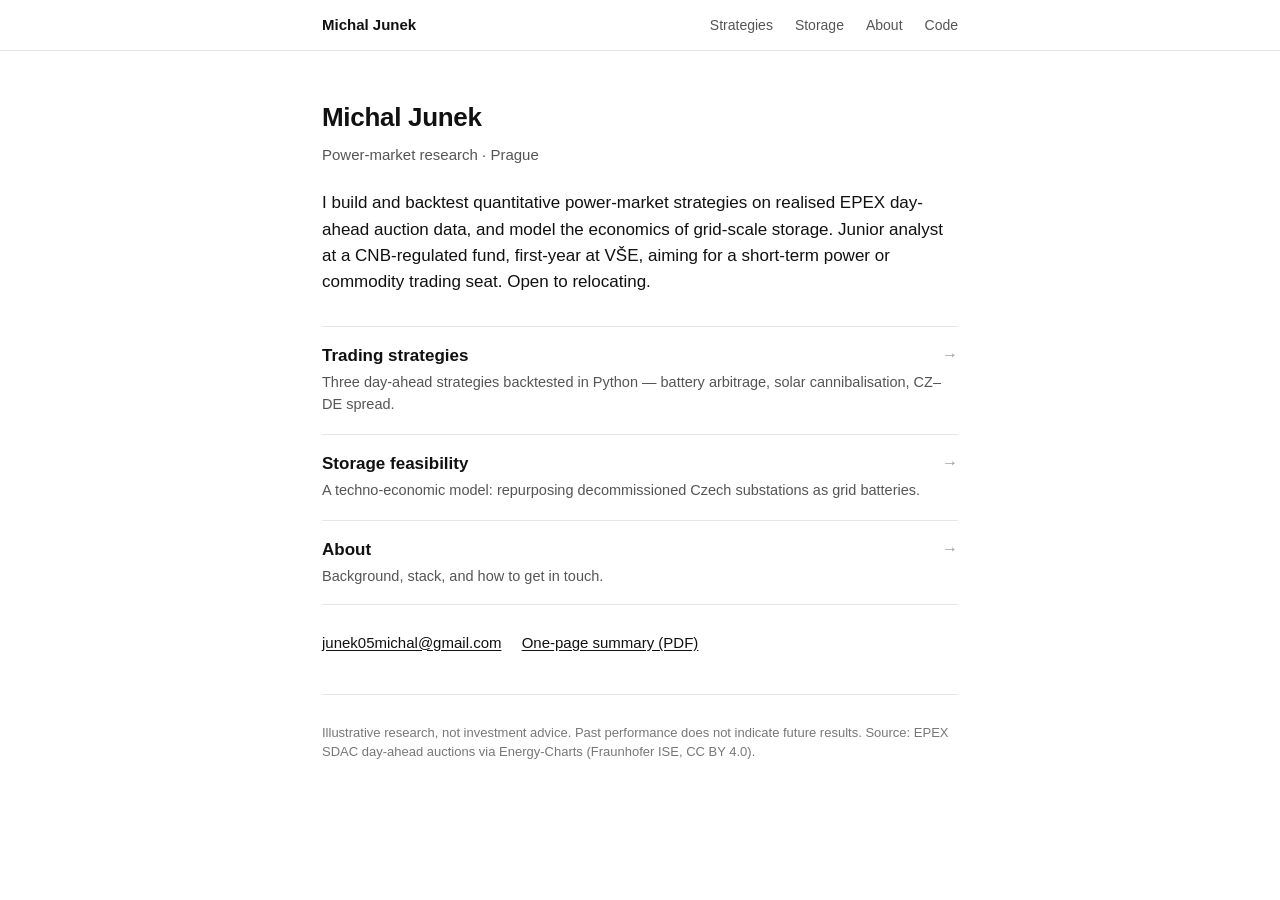
==== index.html @ 57c3e126 "Add files via upload" ====
<!DOCTYPE html><html lang="en"><head>
<meta charset="utf-8"><meta name="viewport" content="width=device-width, initial-scale=1">
<title>Michal Junek — power market research</title>
<meta name="description" content="Quantitative power-market strategies and storage feasibility, backtested on realised EPEX auction data.">
<link rel="stylesheet" href="style.css">
</head><body>
<nav><div class="wrap">
  <a class="name" href="index.html">Michal Junek</a>
  <a class="lnk" href="strategies.html">Strategies</a>
  <a class="lnk" href="storage.html">Storage</a>
  <a class="lnk" href="about.html">About</a>
  <a class="lnk" href="https://github.com/micmikemic/micmikemic.github.io/tree/main/code">Code</a>
</div></nav>
<main><div class="wrap">
  <h1>Michal Junek</h1>
  <p class="sub">Power-market research · Prague</p>
  <p class="intro">I build and backtest quantitative power-market strategies on realised EPEX day-ahead auction data, and model the economics of grid-scale storage. Junior analyst at a CNB-regulated fund, first-year at V&Scaron;E, aiming for a short-term power or commodity trading seat. Open to relocating.</p>

  <div class="cards">
    <a class="row" href="strategies.html"><span class="arr">&rarr;</span>
      <div class="rt">Trading strategies</div>
      <div class="rd">Three day-ahead strategies backtested in Python &mdash; battery arbitrage, solar cannibalisation, CZ&ndash;DE spread.</div>
    </a>
    <a class="row" href="storage.html"><span class="arr">&rarr;</span>
      <div class="rt">Storage feasibility</div>
      <div class="rd">A techno-economic model: repurposing decommissioned Czech substations as grid batteries.</div>
    </a>
    <a class="row" href="about.html"><span class="arr">&rarr;</span>
      <div class="rt">About</div>
      <div class="rd">Background, stack, and how to get in touch.</div>
    </a>
  </div>

  <p class="contact">
    <a href="mailto:junek05michal@gmail.com">junek05michal@gmail.com</a>
    <a href="docs/strategy_summary.pdf">One-page summary (PDF)</a>
  </p>

  <footer>
    <p class="disc">Illustrative research, not investment advice. Past performance does not indicate future results. Source: EPEX SDAC day-ahead auctions via Energy-Charts (Fraunhofer ISE, CC BY 4.0).</p>
  </footer>
</div></main>
</body></html>
---- style.css ----
*{margin:0;padding:0;box-sizing:border-box}
html{scroll-behavior:smooth}
body{
  font-family:-apple-system,BlinkMacSystemFont,"Segoe UI",Roboto,Helvetica,Arial,sans-serif;
  color:#111;background:#fff;line-height:1.55;font-size:16px;
}
a{color:#111}
.wrap{max-width:680px;margin:0 auto;padding:0 22px}

/* sticky nav */
nav{position:sticky;top:0;background:rgba(255,255,255,.92);backdrop-filter:blur(6px);
    border-bottom:1px solid #e6e6e6;z-index:10}
nav .wrap{display:flex;align-items:baseline;gap:22px;padding:13px 22px}
nav .name{font-weight:700;font-size:15px;text-decoration:none;margin-right:auto}
nav a.lnk{font-size:14px;color:#555;text-decoration:none}
nav a.lnk:hover{color:#111}
nav a.lnk.active{color:#111;font-weight:600}

main{padding:46px 0 80px}
h1{font-size:26px;font-weight:700;margin:0 0 6px;letter-spacing:-.3px}
.sub{color:#555;font-size:15px;margin:0 0 24px}
.intro{font-size:17px;margin:0 0 30px}

h2{font-size:14px;font-weight:700;text-transform:uppercase;letter-spacing:.6px;margin:0 0 4px}
.note{color:#555;font-size:14px;margin:0 0 22px}

/* landing section links */
.cards{display:flex;flex-direction:column;gap:2px;margin:26px 0}
.row{display:block;text-decoration:none;color:#111;padding:16px 0;border-top:1px solid #e6e6e6}
.row:last-child{border-bottom:1px solid #e6e6e6}
.row:hover .rt{text-decoration:underline}
.row .rt{font-weight:600;font-size:17px}
.row .rd{color:#555;font-size:14.5px;margin-top:2px}
.row .arr{float:right;color:#999}

/* work items */
.work{margin:0 0 26px;padding-bottom:24px;border-bottom:1px solid #eee}
.work:last-child{border-bottom:0}
.work .t{font-weight:600;font-size:18px}
.work .meta{color:#777;font-size:13px;font-weight:400}
.work p{margin:6px 0 8px}
.work .nums{color:#222;font-size:14px;margin:0 0 8px}
.work .nums b{font-weight:600}
.work a.read{font-size:14px;color:#111}

a.read,.contact a,.intro a{text-underline-offset:2px}
.contact{font-size:15px;margin:22px 0}
.contact a{margin-right:16px}
.stack{color:#555;font-size:14px;margin-top:8px}
.back{display:inline-block;margin-top:30px;font-size:14px;color:#555;text-decoration:none}
.back:hover{color:#111}
footer{color:#777;font-size:13px;margin-top:40px;padding-top:20px;border-top:1px solid #e6e6e6}
.disc{margin-top:8px;line-height:1.5}
@media(max-width:560px){nav .wrap{gap:14px}h1{font-size:23px}}
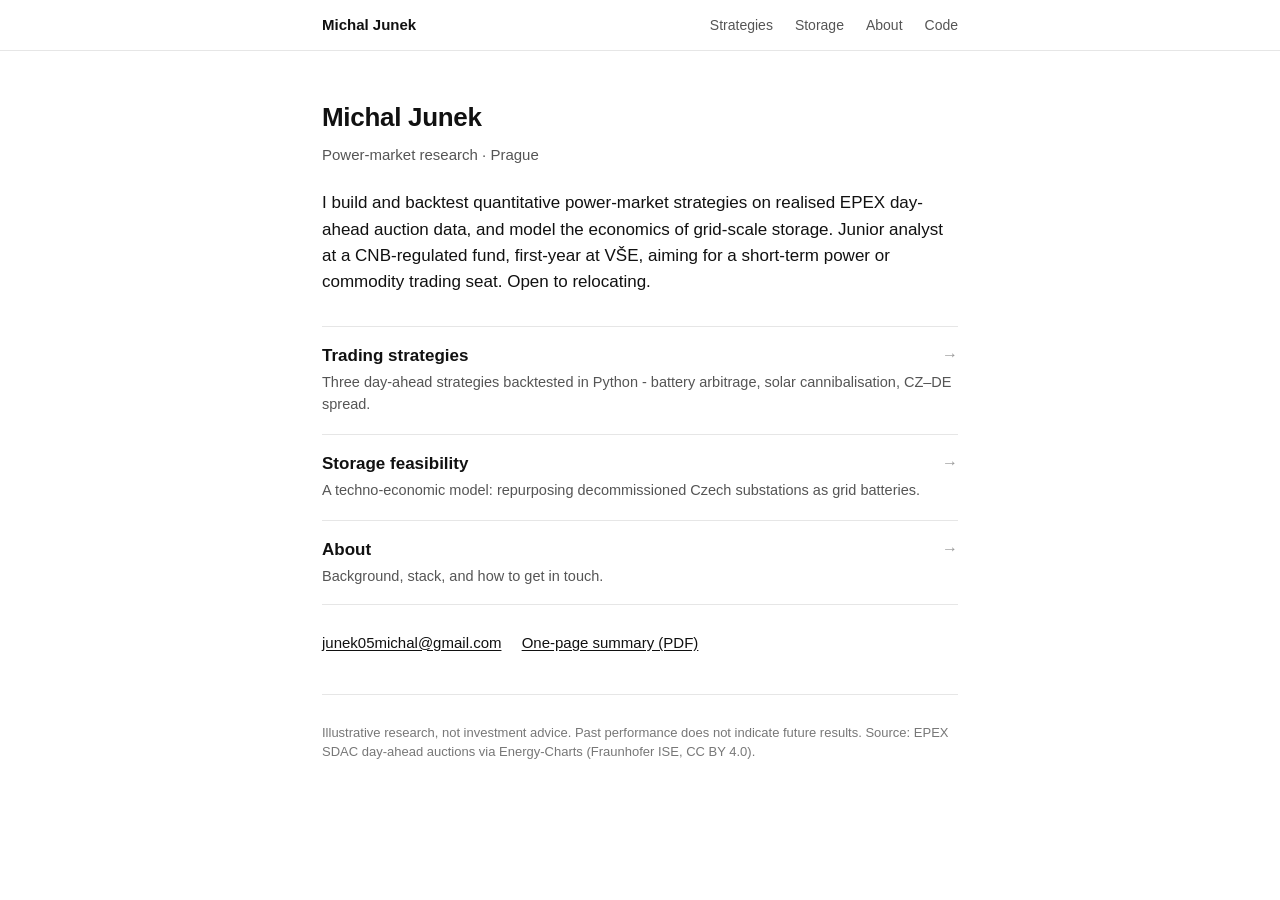
==== commit 909be936: "Update index.html" ====
--- a/index.html
+++ b/index.html
@@ -1,6 +1,6 @@
 <!DOCTYPE html><html lang="en"><head>
 <meta charset="utf-8"><meta name="viewport" content="width=device-width, initial-scale=1">
-<title>Michal Junek — power market research</title>
+<title>Michal Junek - power market research</title>
 <meta name="description" content="Quantitative power-market strategies and storage feasibility, backtested on realised EPEX auction data.">
 <link rel="stylesheet" href="style.css">
 </head><body>
@@ -19,7 +19,7 @@
   <div class="cards">
     <a class="row" href="strategies.html"><span class="arr">&rarr;</span>
       <div class="rt">Trading strategies</div>
-      <div class="rd">Three day-ahead strategies backtested in Python &mdash; battery arbitrage, solar cannibalisation, CZ&ndash;DE spread.</div>
+      <div class="rd">Three day-ahead strategies backtested in Python - battery arbitrage, solar cannibalisation, CZ&ndash;DE spread.</div>
     </a>
     <a class="row" href="storage.html"><span class="arr">&rarr;</span>
       <div class="rt">Storage feasibility</div>
